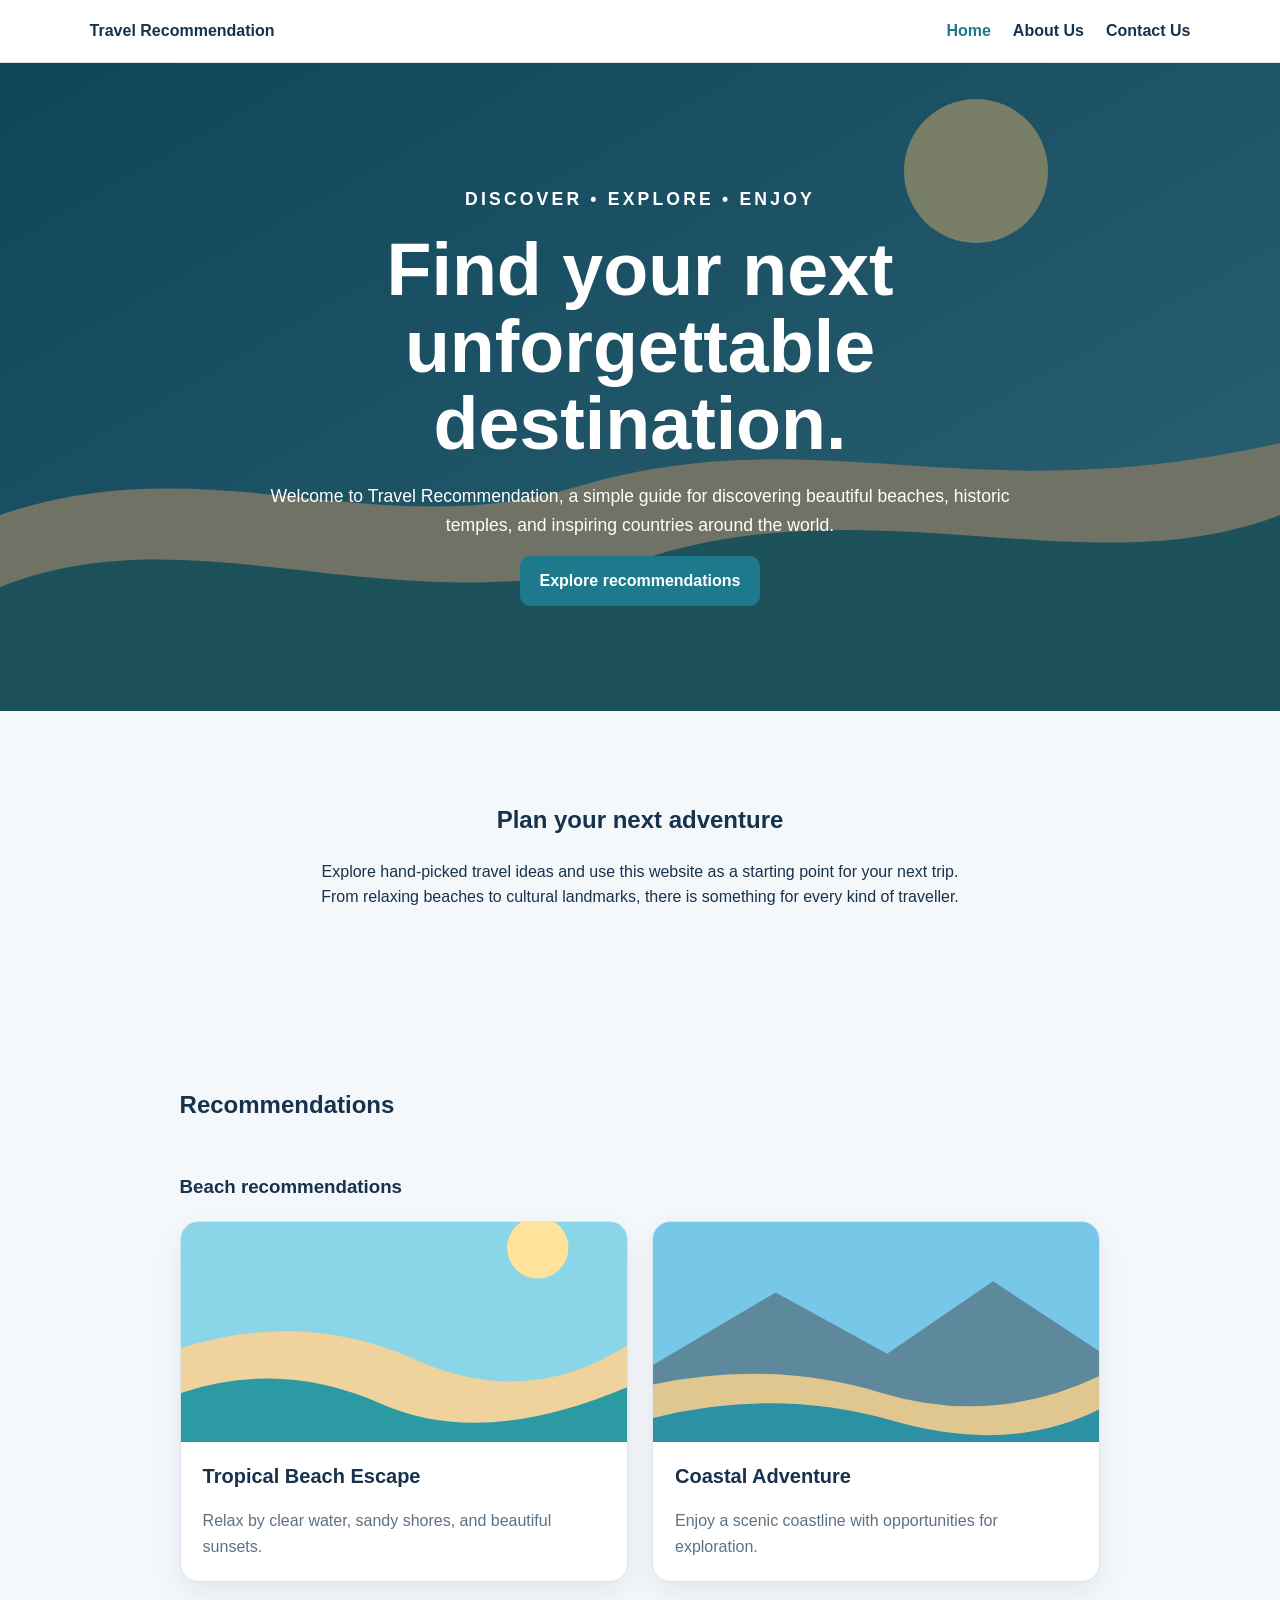
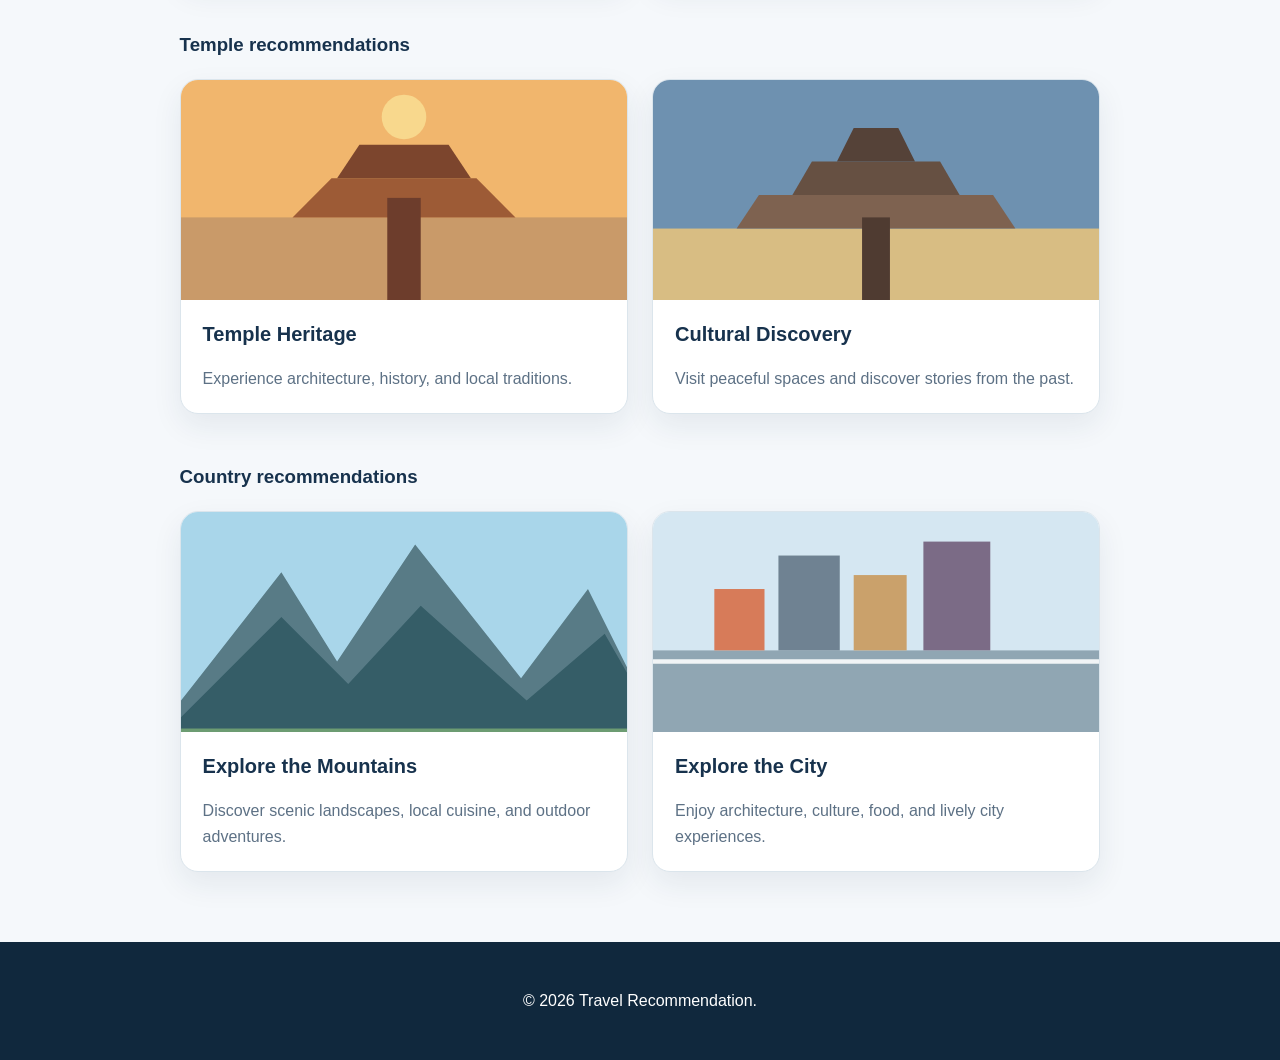
==== index.html @ f6309ee8 "Add files via upload" ====
<!DOCTYPE html><html lang="en"><head><meta charset="UTF-8"><meta name="viewport" content="width=device-width,initial-scale=1"><title>Travel Recommendation</title><link rel="stylesheet" href="style.css"></head><body><header class="navbar"><div class="brand">Travel Recommendation</div><nav><a class="active" href="index.html">Home</a><a href="about.html">About Us</a><a href="contact.html">Contact Us</a></nav></header><main><section class="hero"><div class="hero-content"><p class="eyebrow">Discover • Explore • Enjoy</p><h1>Find your next unforgettable destination.</h1><p>Welcome to Travel Recommendation, a simple guide for discovering beautiful beaches, historic temples, and inspiring countries around the world.</p><a class="button" href="#recommendations">Explore recommendations</a></div></section><section class="intro section"><h2>Plan your next adventure</h2><p>Explore hand-picked travel ideas and use this website as a starting point for your next trip. From relaxing beaches to cultural landmarks, there is something for every kind of traveller.</p></section><section id="recommendations" class="section"><h2>Recommendations</h2><div class="category"><h3>Beach recommendations</h3><div class="cards"><article class="card"><img src="images/beach-1.svg" alt="Tropical beach"><h4>Tropical Beach Escape</h4><p>Relax by clear water, sandy shores, and beautiful sunsets.</p></article><article class="card"><img src="images/beach-2.svg" alt="Coastal beach"><h4>Coastal Adventure</h4><p>Enjoy a scenic coastline with opportunities for exploration.</p></article></div></div><div class="category"><h3>Temple recommendations</h3><div class="cards"><article class="card"><img src="images/temple-1.svg" alt="Temple at sunrise"><h4>Temple Heritage</h4><p>Experience architecture, history, and local traditions.</p></article><article class="card"><img src="images/temple-2.svg" alt="Temple courtyard"><h4>Cultural Discovery</h4><p>Visit peaceful spaces and discover stories from the past.</p></article></div></div><div class="category"><h3>Country recommendations</h3><div class="cards"><article class="card"><img src="images/country-1.svg" alt="Mountain country landscape"><h4>Explore the Mountains</h4><p>Discover scenic landscapes, local cuisine, and outdoor adventures.</p></article><article class="card"><img src="images/country-2.svg" alt="European city landscape"><h4>Explore the City</h4><p>Enjoy architecture, culture, food, and lively city experiences.</p></article></div></div></section></main><footer><p>&copy; 2026 Travel Recommendation.</p></footer></body></html>
---- style.css ----
*{box-sizing:border-box}:root{--ink:#17324d;--muted:#5d7185;--paper:#f5f8fb;--white:#fff;--accent:#1d7a8c;--accent-dark:#145a69;--border:#dbe5ec;--shadow:0 12px 30px rgba(23,50,77,.08)}body{margin:0;font-family:-apple-system,BlinkMacSystemFont,"Segoe UI",sans-serif;color:var(--ink);background:var(--paper);line-height:1.6}.navbar{position:sticky;top:0;z-index:10;display:flex;align-items:center;justify-content:space-between;padding:18px 7%;background:rgba(255,255,255,.96);border-bottom:1px solid var(--border)}.brand{font-weight:800}nav{display:flex;gap:22px}nav a{color:var(--ink);text-decoration:none;font-weight:600}nav a:hover,nav a.active{color:var(--accent)}.hero{min-height:72vh;display:grid;place-items:center;padding:80px 7%;background:linear-gradient(rgba(15,45,66,.55),rgba(15,45,66,.55)),url("images/hero.svg") center/cover}.hero-content{max-width:780px;color:#fff;text-align:center}.eyebrow{text-transform:uppercase;letter-spacing:.18em;font-size:.8rem;font-weight:800}.hero h1{font-size:clamp(2.4rem,6vw,4.6rem);line-height:1.05;margin:12px 0 20px}.hero p{font-size:1.1rem}.section,.page{max-width:1100px;margin:auto;padding:70px 7%}.intro{text-align:center;max-width:850px}.category{margin-top:48px}.cards{display:grid;grid-template-columns:repeat(2,minmax(0,1fr));gap:24px}.card{background:var(--white);border:1px solid var(--border);border-radius:18px;overflow:hidden;box-shadow:var(--shadow)}.card img{display:block;width:100%;height:220px;object-fit:cover}.card h4,.card p{margin-left:22px;margin-right:22px}.card h4{margin-top:18px;margin-bottom:8px;font-size:1.25rem}.card p{margin-bottom:22px;color:var(--muted)}.about-grid{display:grid;grid-template-columns:repeat(2,minmax(0,1fr));gap:24px;margin-top:36px}.about-grid>div{background:var(--white);border:1px solid var(--border);border-radius:18px;padding:24px;box-shadow:var(--shadow)}.contact-form{display:grid;gap:10px;max-width:700px;margin-top:30px}input,textarea{width:100%;padding:13px 14px;border:1px solid #cdd9e2;border-radius:10px;font:inherit;margin-bottom:10px}.button{display:inline-block;width:max-content;padding:12px 20px;border:0;border-radius:10px;background:var(--accent);color:#fff;text-decoration:none;font:inherit;font-weight:700;cursor:pointer}.button:hover{background:var(--accent-dark)}.form-message{color:var(--accent-dark);font-weight:600}footer{text-align:center;padding:30px 7%;background:#10283d;color:#fff}@media(max-width:760px){.navbar{align-items:flex-start;gap:12px;flex-direction:column}nav{flex-wrap:wrap}.cards,.about-grid{grid-template-columns:1fr}}
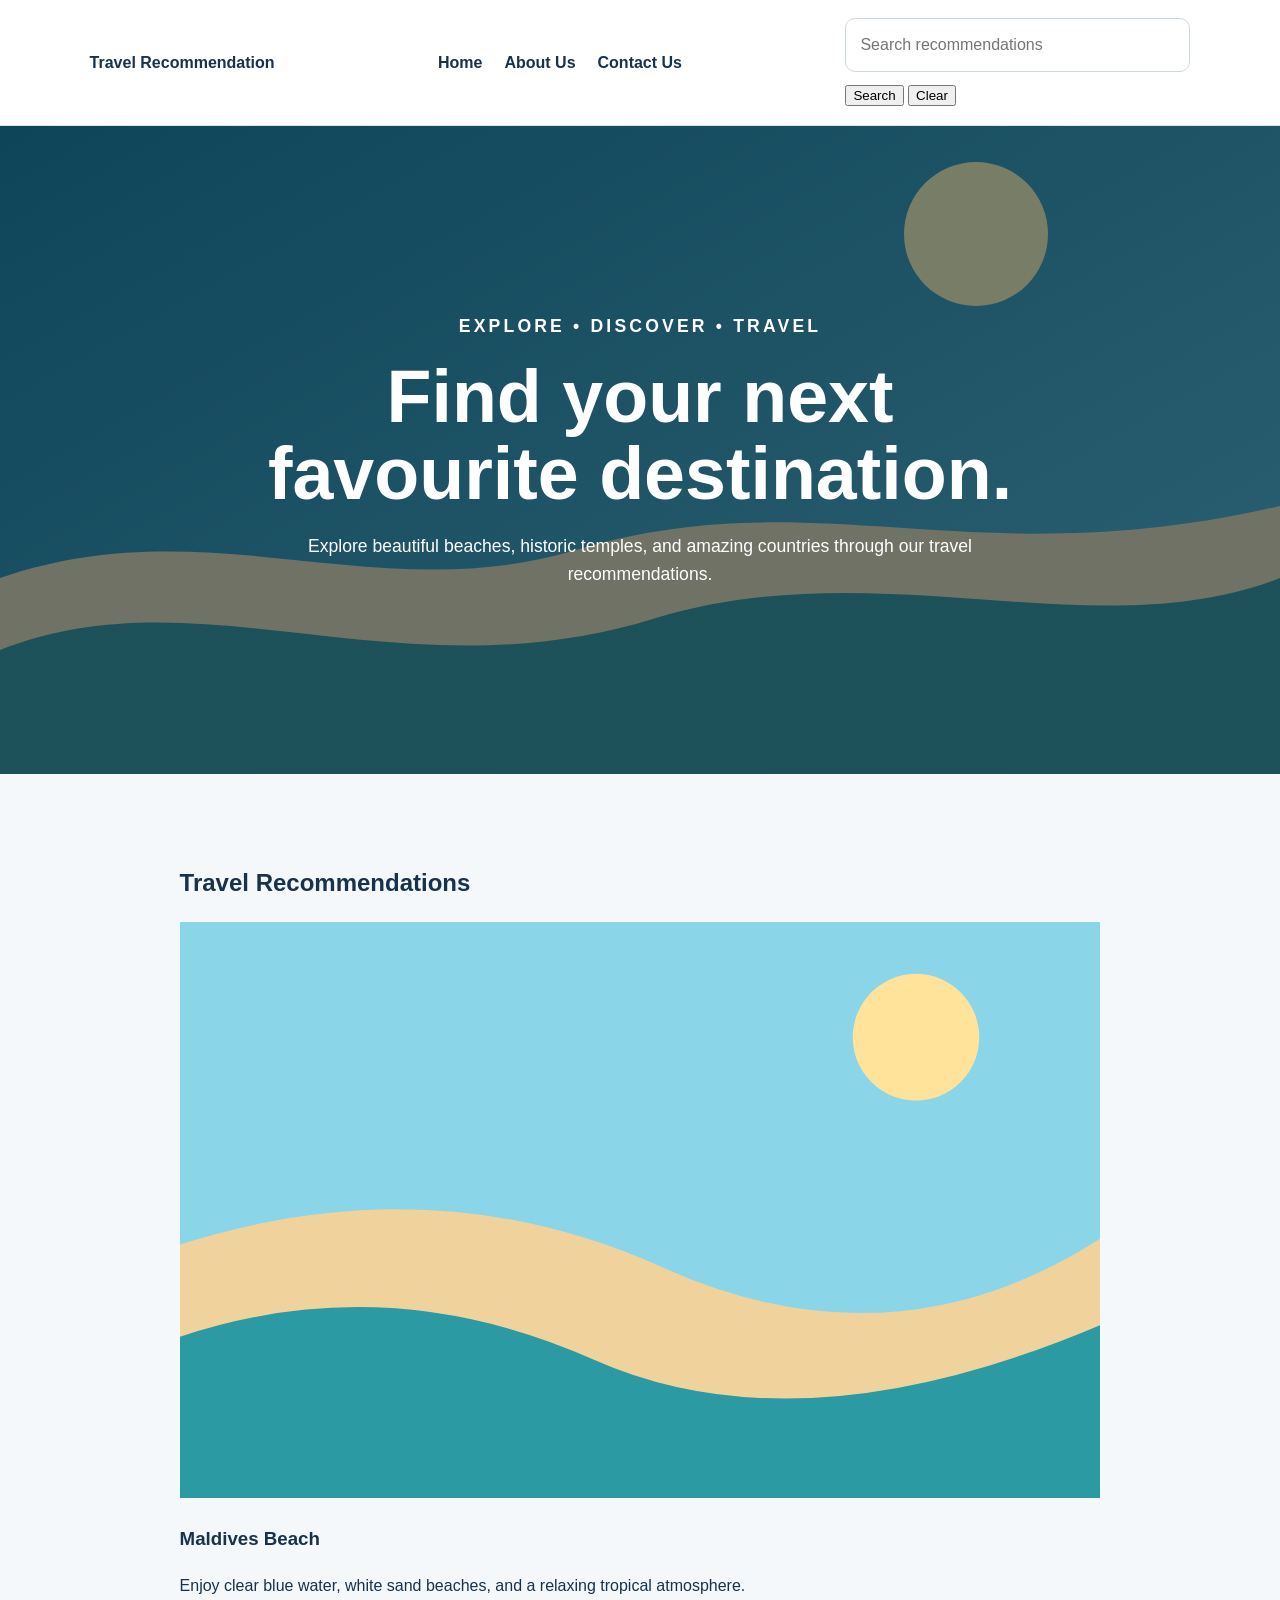
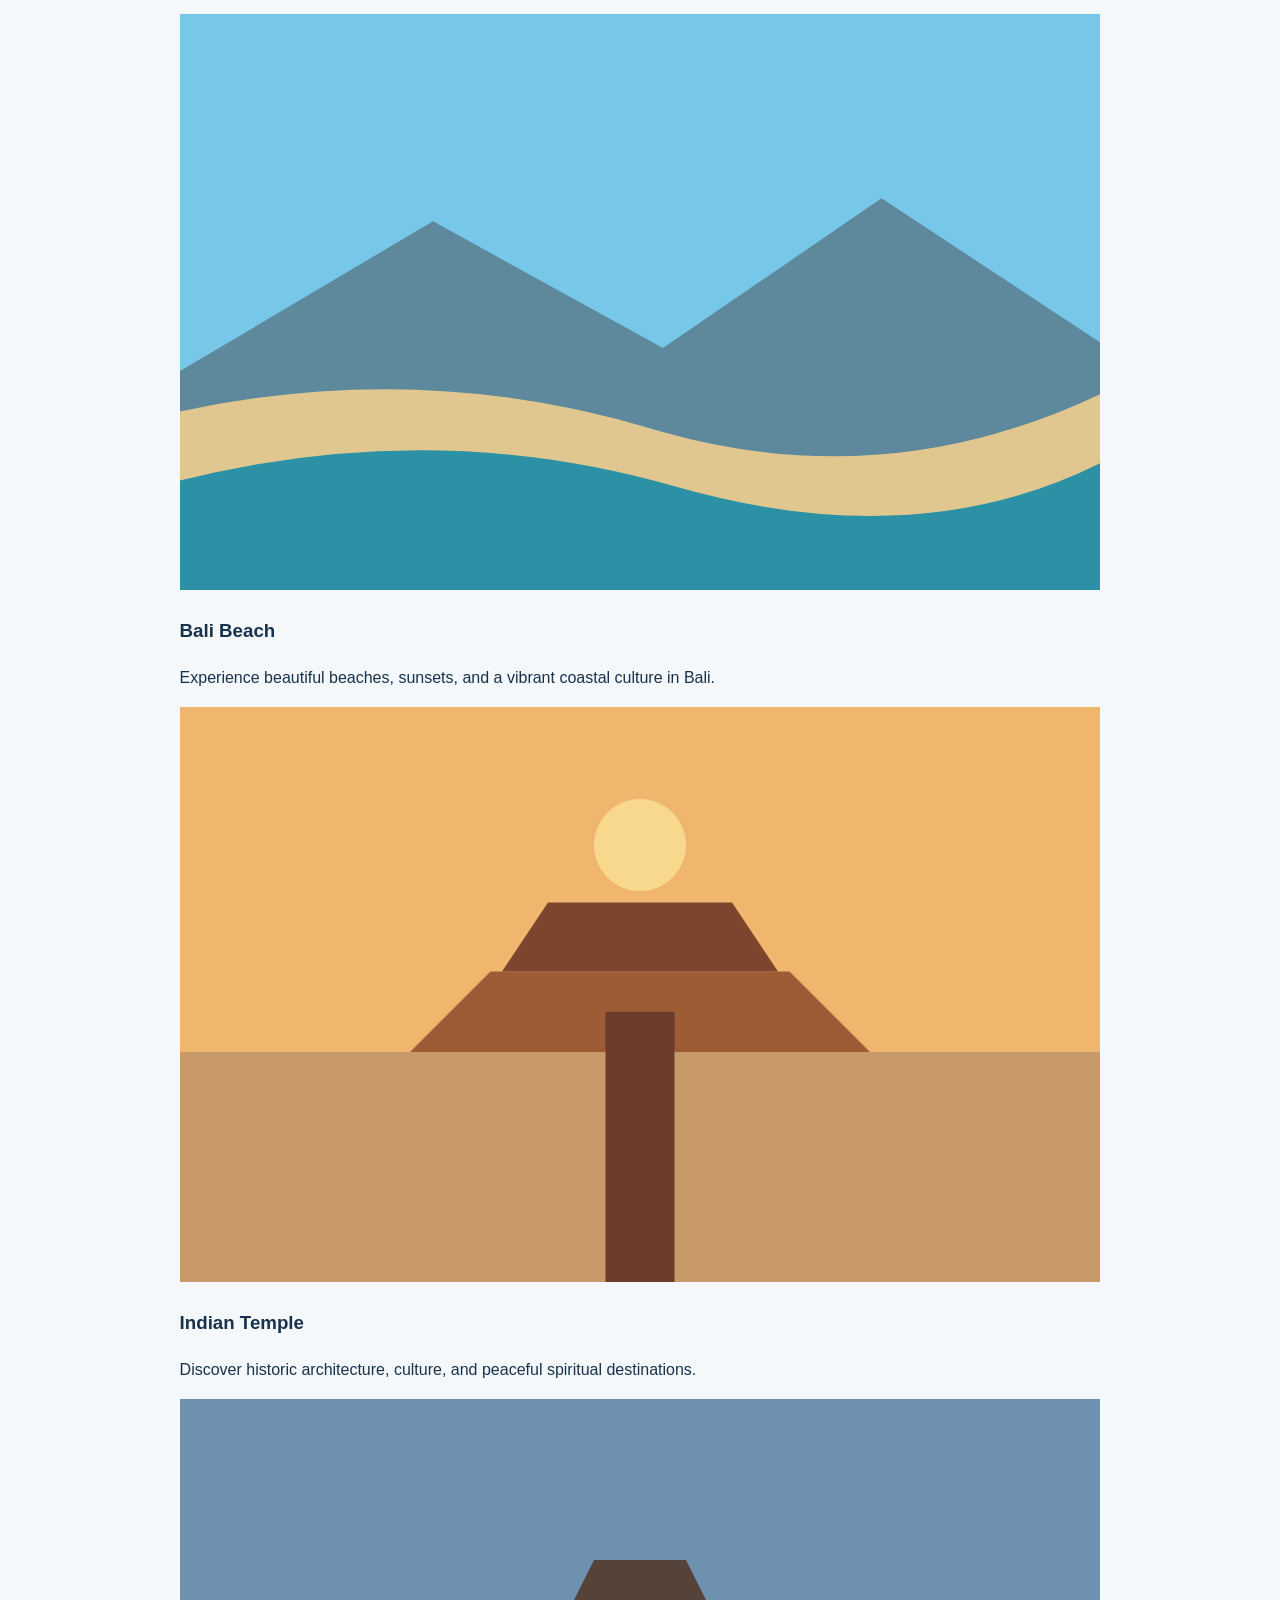
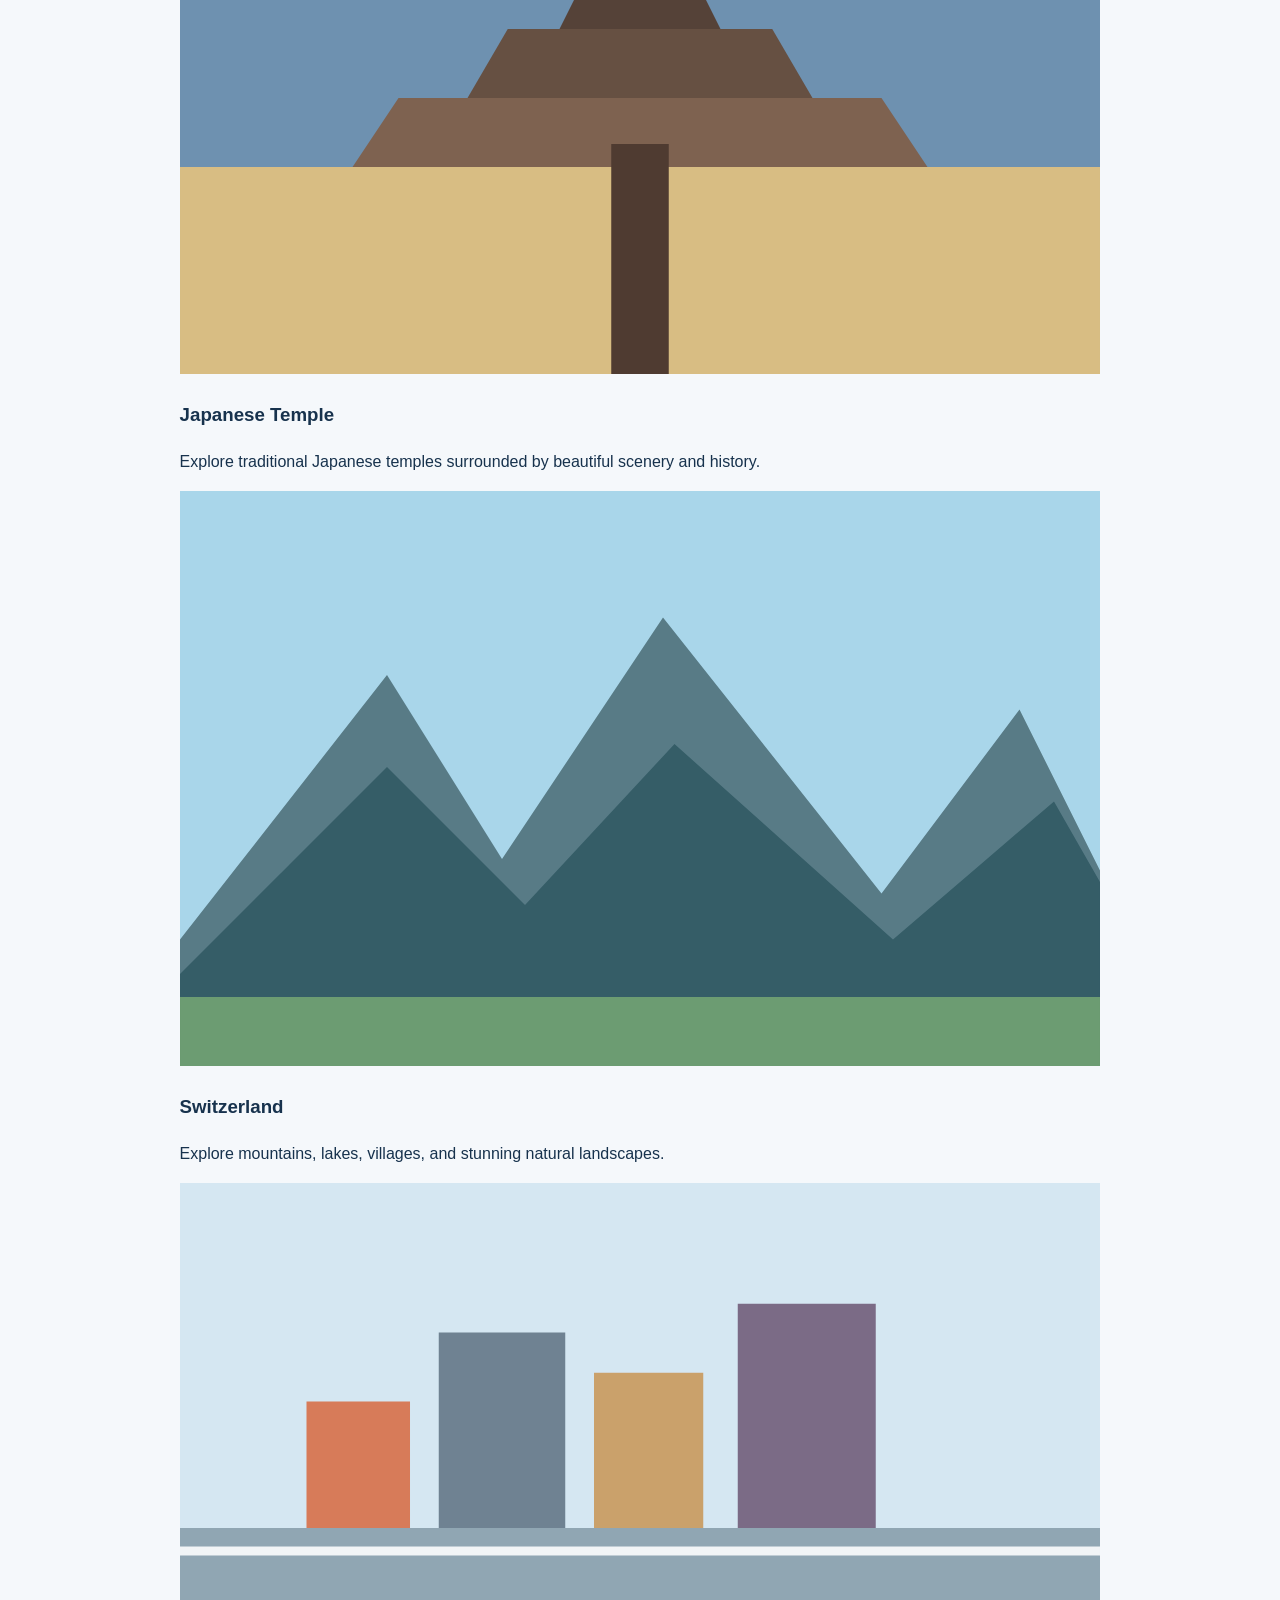
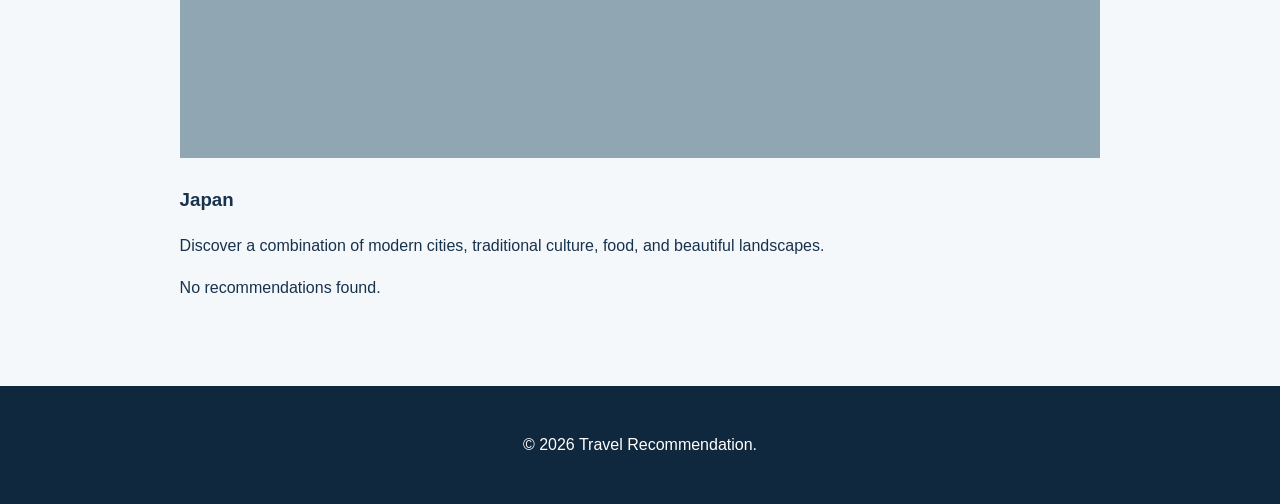
==== commit 3753828e: "Refactor index.html and add search functionality Updated the HTML structure to improve semantics and" ====
--- a/index.html
+++ b/index.html
@@ -1 +1,146 @@
-<!DOCTYPE html><html lang="en"><head><meta charset="UTF-8"><meta name="viewport" content="width=device-width,initial-scale=1"><title>Travel Recommendation</title><link rel="stylesheet" href="style.css"></head><body><header class="navbar"><div class="brand">Travel Recommendation</div><nav><a class="active" href="index.html">Home</a><a href="about.html">About Us</a><a href="contact.html">Contact Us</a></nav></header><main><section class="hero"><div class="hero-content"><p class="eyebrow">Discover • Explore • Enjoy</p><h1>Find your next unforgettable destination.</h1><p>Welcome to Travel Recommendation, a simple guide for discovering beautiful beaches, historic temples, and inspiring countries around the world.</p><a class="button" href="#recommendations">Explore recommendations</a></div></section><section class="intro section"><h2>Plan your next adventure</h2><p>Explore hand-picked travel ideas and use this website as a starting point for your next trip. From relaxing beaches to cultural landmarks, there is something for every kind of traveller.</p></section><section id="recommendations" class="section"><h2>Recommendations</h2><div class="category"><h3>Beach recommendations</h3><div class="cards"><article class="card"><img src="images/beach-1.svg" alt="Tropical beach"><h4>Tropical Beach Escape</h4><p>Relax by clear water, sandy shores, and beautiful sunsets.</p></article><article class="card"><img src="images/beach-2.svg" alt="Coastal beach"><h4>Coastal Adventure</h4><p>Enjoy a scenic coastline with opportunities for exploration.</p></article></div></div><div class="category"><h3>Temple recommendations</h3><div class="cards"><article class="card"><img src="images/temple-1.svg" alt="Temple at sunrise"><h4>Temple Heritage</h4><p>Experience architecture, history, and local traditions.</p></article><article class="card"><img src="images/temple-2.svg" alt="Temple courtyard"><h4>Cultural Discovery</h4><p>Visit peaceful spaces and discover stories from the past.</p></article></div></div><div class="category"><h3>Country recommendations</h3><div class="cards"><article class="card"><img src="images/country-1.svg" alt="Mountain country landscape"><h4>Explore the Mountains</h4><p>Discover scenic landscapes, local cuisine, and outdoor adventures.</p></article><article class="card"><img src="images/country-2.svg" alt="European city landscape"><h4>Explore the City</h4><p>Enjoy architecture, culture, food, and lively city experiences.</p></article></div></div></section></main><footer><p>&copy; 2026 Travel Recommendation.</p></footer></body></html>
+<!DOCTYPE html>
+<html lang="en">
+<head>
+  <meta charset="UTF-8">
+  <meta name="viewport" content="width=device-width, initial-scale=1.0">
+  <title>Travel Recommendation</title>
+  <link rel="stylesheet" href="style.css">
+</head>
+
+<body>
+
+  <header class="navbar">
+
+    <div class="brand">Travel Recommendation</div>
+
+    <nav class="nav-links">
+      <a href="index.html">Home</a>
+      <a href="about.html">About Us</a>
+      <a href="contact.html">Contact Us</a>
+    </nav>
+
+    <div class="search-container">
+      <input
+        type="text"
+        id="searchInput"
+        placeholder="Search recommendations"
+        aria-label="Search recommendations"
+      >
+
+      <button type="button" id="searchButton">Search</button>
+      <button type="button" id="clearButton">Clear</button>
+    </div>
+
+  </header>
+
+  <main>
+
+    <section class="hero">
+      <div class="hero-content">
+        <p class="eyebrow">Explore • Discover • Travel</p>
+
+        <h1>Find your next favourite destination.</h1>
+
+        <p>
+          Explore beautiful beaches, historic temples, and amazing countries
+          through our travel recommendations.
+        </p>
+      </div>
+    </section>
+
+    <section class="section">
+
+      <h2>Travel Recommendations</h2>
+
+      <div id="recommendations">
+
+        <!-- Beach Recommendation 1 -->
+        <article class="recommendation-card" data-category="beach">
+          <img src="images/beach-1.svg" alt="Beautiful tropical beach">
+          <div class="card-content">
+            <h3>Maldives Beach</h3>
+            <p>
+              Enjoy clear blue water, white sand beaches, and a relaxing
+              tropical atmosphere.
+            </p>
+          </div>
+        </article>
+
+        <!-- Beach Recommendation 2 -->
+        <article class="recommendation-card" data-category="beach">
+          <img src="images/beach-2.svg" alt="Beautiful sunset beach">
+          <div class="card-content">
+            <h3>Bali Beach</h3>
+            <p>
+              Experience beautiful beaches, sunsets, and a vibrant coastal
+              culture in Bali.
+            </p>
+          </div>
+        </article>
+
+        <!-- Temple Recommendation 1 -->
+        <article class="recommendation-card" data-category="temple">
+          <img src="images/temple-1.svg" alt="Historic temple">
+          <div class="card-content">
+            <h3>Indian Temple</h3>
+            <p>
+              Discover historic architecture, culture, and peaceful spiritual
+              destinations.
+            </p>
+          </div>
+        </article>
+
+        <!-- Temple Recommendation 2 -->
+        <article class="recommendation-card" data-category="temple">
+          <img src="images/temple-2.svg" alt="Traditional temple">
+          <div class="card-content">
+            <h3>Japanese Temple</h3>
+            <p>
+              Explore traditional Japanese temples surrounded by beautiful
+              scenery and history.
+            </p>
+          </div>
+        </article>
+
+        <!-- Country Recommendation 1 -->
+        <article class="recommendation-card" data-category="country">
+          <img src="images/country-1.svg" alt="Beautiful country landscape">
+          <div class="card-content">
+            <h3>Switzerland</h3>
+            <p>
+              Explore mountains, lakes, villages, and stunning natural
+              landscapes.
+            </p>
+          </div>
+        </article>
+
+        <!-- Country Recommendation 2 -->
+        <article class="recommendation-card" data-category="country">
+          <img src="images/country-2.svg" alt="Beautiful country destination">
+          <div class="card-content">
+            <h3>Japan</h3>
+            <p>
+              Discover a combination of modern cities, traditional culture,
+              food, and beautiful landscapes.
+            </p>
+          </div>
+        </article>
+
+      </div>
+
+      <p id="noResults" class="no-results">
+        No recommendations found.
+      </p>
+
+    </section>
+
+  </main>
+
+  <footer>
+    <p>&copy; 2026 Travel Recommendation.</p>
+  </footer>
+
+  <script src="script.js"></script>
+
+</body>
+</html>
